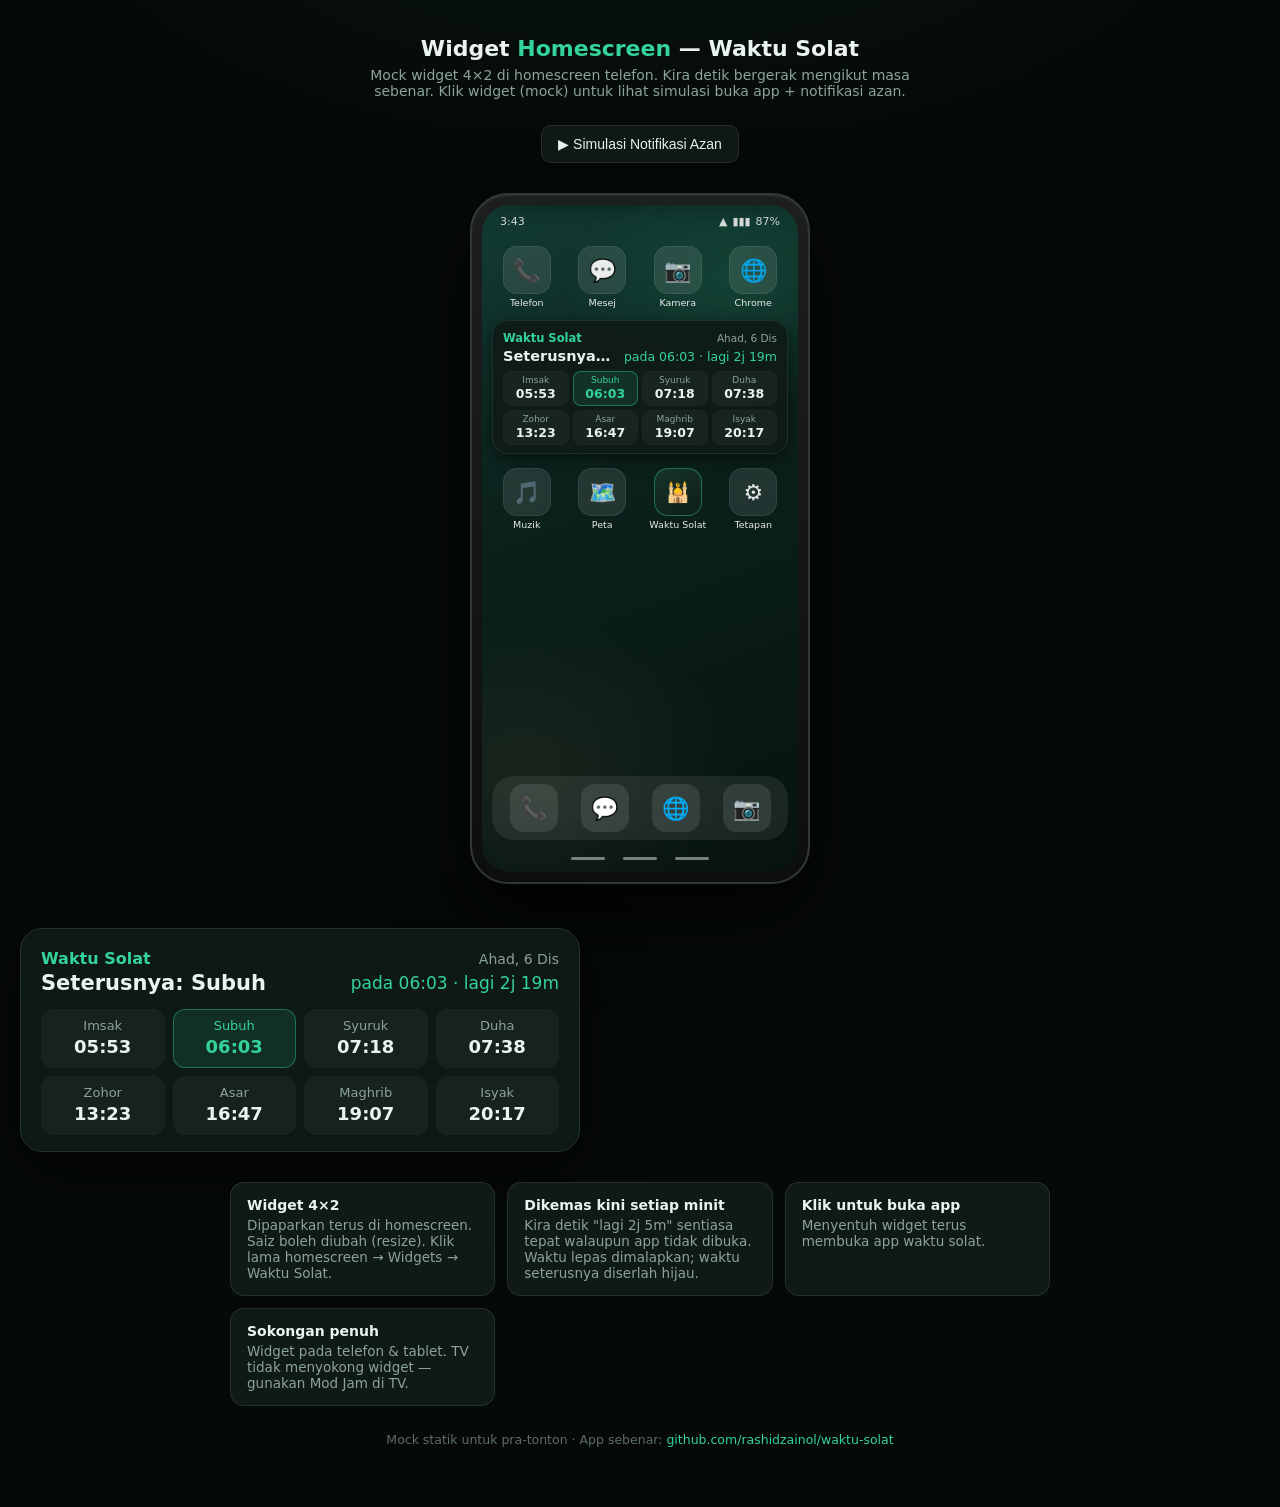
==== demo-widget.html @ d0f37f15 "Tambah mock widget homescreen (demo-widget.html)" ====
<!DOCTYPE html>
<html lang="ms">
<head>
<meta charset="utf-8">
<meta name="viewport" content="width=device-width, initial-scale=1">
<title>Mock Widget — Waktu Solat (homescreen)</title>
<style>
  :root{
    --surface:#0f1a17;
    --line:rgba(255,255,255,.09);
    --text:#eaf3ef;
    --muted:#8ba39a;
    --accent:#34d399;
    --accent-dim:rgba(52,211,153,.12);
    --accent-line:rgba(52,211,153,.42);
  }
  *{box-sizing:border-box;margin:0;padding:0}
  body{
    background:
      radial-gradient(1100px 550px at 50% -10%, rgba(52,211,153,.06), transparent 60%),
      #050908;
    color:var(--text);
    font-family:'Segoe UI',system-ui,-apple-system,Roboto,sans-serif;
    min-height:100dvh;
    display:flex;flex-direction:column;align-items:center;
    padding:36px 20px 60px;
  }
  h1{font-size:22px;font-weight:700}
  h1 span{color:var(--accent)}
  .sub{color:var(--muted);font-size:14px;margin:6px 0 26px;text-align:center;max-width:600px}
  .controls{display:flex;gap:8px;flex-wrap:wrap;justify-content:center;margin-bottom:30px}
  .controls button{
    background:var(--surface);color:var(--text);
    border:1px solid var(--line);border-radius:10px;
    padding:10px 16px;font-size:14px;cursor:pointer;transition:.15s;
  }
  .controls button:hover{background:#16241f}
  .controls button.on{border-color:var(--accent-line);background:var(--accent-dim);color:var(--accent)}

  /* ============ telefon ============ */
  .phone{
    width:min(340px,92vw);
    background:linear-gradient(180deg,#1c1f1e,#0d0f0e);
    border:2px solid #333836;
    border-radius:38px;
    padding:10px;
    box-shadow:0 30px 80px rgba(0,0,0,.65), inset 0 1px 0 rgba(255,255,255,.08);
  }
  .phone-inner{
    position:relative;
    aspect-ratio:9/19;
    border-radius:28px;
    overflow:hidden;
    background:linear-gradient(160deg,#123c33 0%,#0b211c 40%,#071310 100%);
    display:flex;flex-direction:column;
  }
  /* wallpaper dekoratif */
  .phone-inner::before{
    content:'';position:absolute;inset:0;
    background:
      radial-gradient(240px 180px at 80% 12%, rgba(52,211,153,.12), transparent 70%),
      radial-gradient(300px 220px at 15% 85%, rgba(227,192,122,.07), transparent 70%);
  }

  .statusbar{
    position:relative;z-index:2;
    display:flex;justify-content:space-between;align-items:center;
    padding:10px 18px 4px;font-size:11px;color:rgba(255,255,255,.85);
  }
  .statusbar .ic{display:flex;gap:5px;align-items:center}

  .homescreen{
    position:relative;z-index:1;flex:1;
    display:grid;grid-template-columns:repeat(4,1fr);
    grid-auto-rows:64px;gap:10px 6px;
    padding:14px 10px 0;
    align-content:start;
  }
  .appicon{
    display:flex;flex-direction:column;align-items:center;gap:3px;
    font-size:9.5px;color:rgba(255,255,255,.9);text-align:center;
  }
  .appicon .bubble{
    width:48px;height:48px;border-radius:14px;
    background:rgba(255,255,255,.10);backdrop-filter:blur(2px);
    border:1px solid rgba(255,255,255,.08);
    display:flex;align-items:center;justify-content:center;font-size:22px;
  }
  .appicon.waktu .bubble{
    background:linear-gradient(150deg,#17332a,#0d1e18);
    border-color:var(--accent-line);
    color:var(--accent);font-size:19px;
  }

  /* ---- widget dalam homescreen (ambil 2 baris grid) ---- */
  .widget{
    grid-column:1 / span 4;
    grid-row:span 2;
    align-self:start;
    border-radius:16px;
    background:rgba(15,26,23,.93);
    border:1px solid #1f2f2a;
    box-shadow:0 6px 18px rgba(0,0,0,.45);
    padding:10px 10px 8px;
    display:flex;flex-direction:column;
    font-family:inherit;
    text-align:left;
    cursor:pointer;
    transition:.2s;
  }
  .widget:active{transform:scale(.98)}
  .w-top{display:flex;justify-content:space-between;align-items:center}
  .w-title{color:var(--accent);font-size:11.5px;font-weight:700}
  .w-date{color:var(--muted);font-size:10.5px}
  .w-next{display:flex;justify-content:space-between;align-items:center;margin-top:3px}
  .w-nextname{font-size:14.5px;font-weight:700;color:var(--text);white-space:nowrap;overflow:hidden;text-overflow:ellipsis}
  .w-nextinfo{color:var(--accent);font-size:12.5px;white-space:nowrap;margin-left:8px}
  .w-grid{flex:1;display:grid;grid-template-columns:repeat(4,1fr);gap:4px;margin-top:7px}
  .w-cell{
    background:rgba(255,255,255,.04);
    border:1px solid #1a2622;border-radius:8px;
    padding:3px 0 4px;text-align:center;
  }
  .w-cell .k{color:var(--muted);font-size:9px}
  .w-cell .t{color:var(--text);font-size:12.5px;font-weight:600;margin-top:1px}
  .w-cell.next{border-color:var(--accent-line);background:var(--accent-dim)}
  .w-cell.next .k{color:var(--accent)}
  .w-cell.next .t{color:var(--accent)}

  /* notifikasi dropdown (atas telefon) */
  .notif{
    position:absolute;top:-70px;left:8px;right:8px;z-index:5;
    background:rgba(22,36,31,.97);
    border:1px solid var(--accent-line);border-radius:16px;
    padding:10px 12px;display:flex;gap:10px;align-items:center;
    transition:top .5s cubic-bezier(.2,.9,.3,1.15);
    box-shadow:0 10px 30px rgba(0,0,0,.55);
  }
  .notif.show{top:34px}
  .notif .ic{
    width:34px;height:34px;border-radius:50%;flex:none;
    background:var(--accent-dim);border:1px solid var(--accent-line);
    display:flex;align-items:center;justify-content:center;font-size:17px;
  }
  .notif .t1{font-weight:700;font-size:13px;color:var(--text)}
  .notif .t2{color:var(--muted);font-size:11.5px;margin-top:2px}

  .dock{
    position:relative;z-index:2;
    margin:0 10px 12px;padding:8px 6px;
    background:rgba(255,255,255,.08);backdrop-filter:blur(6px);
    border-radius:22px;
    display:flex;justify-content:space-around;
  }
  .dock .bubble{
    width:48px;height:48px;border-radius:14px;
    background:rgba(255,255,255,.10);
    display:flex;align-items:center;justify-content:center;font-size:22px;
  }
  .navbar{position:relative;z-index:2;height:20px;display:flex;justify-content:center;align-items:center;gap:18px;padding-bottom:8px}
  .navbar i{width:34px;height:3px;border-radius:3px;background:rgba(255,255,255,.45)}

  /* ---- paparan widget diperbesar ---- */
  .zoom{
    margin-top:44px;
    width:min(560px,94vw);
    border-radius:22px;
    background:rgba(15,26,23,.95);
    border:1px solid #22332e;
    padding:20px 20px 16px;
    box-shadow:0 20px 60px rgba(0,0,0,.55);
  }
  .zoom .w-title{font-size:16px}
  .zoom .w-date{font-size:14px}
  .zoom .w-nextname{font-size:21px}
  .zoom .w-nextinfo{font-size:17px}
  .zoom .w-grid{gap:8px;margin-top:14px}
  .zoom .w-cell{padding:8px 0 10px;border-radius:12px}
  .zoom .w-cell .k{font-size:13px}
  .zoom .w-cell .t{font-size:18px;margin-top:3px}

  .notes{
    margin-top:30px;max-width:820px;
    display:grid;grid-template-columns:repeat(auto-fit,minmax(230px,1fr));gap:12px;
  }
  .note{
    background:var(--surface);border:1px solid var(--line);border-radius:14px;
    padding:14px 16px;font-size:13.5px;color:var(--muted);
  }
  .note b{color:var(--text);display:block;margin-bottom:4px;font-size:14px}
  .foot{margin-top:26px;color:#5c6f66;font-size:12.5px}
  .foot a{color:var(--accent);text-decoration:none}
</style>
</head>
<body>

  <h1>Widget <span>Homescreen</span> — Waktu Solat</h1>
  <p class="sub">Mock widget 4×2 di homescreen telefon. Kira detik bergerak mengikut masa sebenar. Klik widget (mock) untuk lihat simulasi buka app + notifikasi azan.</p>

  <div class="controls">
    <button onclick="azan()">▶ Simulasi Notifikasi Azan</button>
  </div>

  <!-- ============ TELEFON ============ -->
  <div class="phone">
    <div class="phone-inner">

      <div class="statusbar">
        <span id="sbTime">9:41</span>
        <span class="ic"><span>▲</span><span>▮▮▮</span><span>87%</span></span>
      </div>

      <!-- notifikasi -->
      <div class="notif" id="notif">
        <div class="ic">🕌</div>
        <div>
          <div class="t1" id="nTitle">Maghrib</div>
          <div class="t2" id="nText">Waktu Maghrib telah masuk · 19:07</div>
        </div>
      </div>

      <!-- homescreen: baris ikon, widget, ikon -->
      <div class="homescreen">
        <div class="appicon"><div class="bubble">📞</div><span>Telefon</span></div>
        <div class="appicon"><div class="bubble">💬</div><span>Mesej</span></div>
        <div class="appicon"><div class="bubble">📷</div><span>Kamera</span></div>
        <div class="appicon"><div class="bubble">🌐</div><span>Chrome</span></div>

        <!-- ============ WIDGET 4x2 ============ -->
        <div class="widget" onclick="azan()">
          <div class="w-top">
            <span class="w-title">Waktu Solat</span>
            <span class="w-date" id="wDate">—</span>
          </div>
          <div class="w-next">
            <span class="w-nextname" id="wNextName">Seterusnya: —</span>
            <span class="w-nextinfo" id="wNextInfo">—</span>
          </div>
          <div class="w-grid" id="wGrid"></div>
        </div>

        <div class="appicon"><div class="bubble">🎵</div><span>Muzik</span></div>
        <div class="appicon"><div class="bubble">🗺️</div><span>Peta</span></div>
        <div class="appicon waktu"><div class="bubble">🕌</div><span>Waktu Solat</span></div>
        <div class="appicon"><div class="bubble">⚙️</div><span>Tetapan</span></div>
      </div>

      <div class="dock">
        <div class="bubble">📞</div>
        <div class="bubble">💬</div>
        <div class="bubble">🌐</div>
        <div class="bubble">📷</div>
      </div>
      <div class="navbar"><i></i><i></i><i></i></div>
    </div>
  </div>

  <!-- ============ WIDGET DIPERBESAR ============ -->
  <div class="zoom widget" style="cursor:default" onclick="azan()">
    <div class="w-top">
      <span class="w-title">Waktu Solat</span>
      <span class="w-date" id="zDate">—</span>
    </div>
    <div class="w-next">
      <span class="w-nextname" id="zNextName">Seterusnya: —</span>
      <span class="w-nextinfo" id="zNextInfo">—</span>
    </div>
    <div class="w-grid" id="zGrid"></div>
  </div>

  <div class="notes">
    <div class="note"><b>Widget 4×2</b>Dipaparkan terus di homescreen. Saiz boleh diubah (resize). Klik lama homescreen → Widgets → Waktu Solat.</div>
    <div class="note"><b>Dikemas kini setiap minit</b>Kira detik "lagi 2j 5m" sentiasa tepat walaupun app tidak dibuka. Waktu lepas dimalapkan; waktu seterusnya diserlah hijau.</div>
    <div class="note"><b>Klik untuk buka app</b>Menyentuh widget terus membuka app waktu solat.</div>
    <div class="note"><b>Sokongan penuh</b>Widget pada telefon &amp; tablet. TV tidak menyokong widget — gunakan Mod Jam di TV.</div>
  </div>

  <p class="foot">Mock statik untuk pra-tonton · App sebenar: <a href="https://github.com/rashidzainol/waktu-solat">github.com/rashidzainol/waktu-solat</a></p>

<script>
/* Waktu contoh (Kuala Lumpur) — sama seperti mock TV */
var TIMES = [
  { k:'imsak',   label:'Imsak',   h:5,  m:53 },
  { k:'fajr',    label:'Subuh',   h:6,  m:3  },
  { k:'syuruk',  label:'Syuruk',  h:7,  m:18 },
  { k:'dhuha',   label:'Duha',    h:7,  m:38 },
  { k:'dhuhr',   label:'Zohor',   h:13, m:23 },
  { k:'asr',     label:'Asar',    h:16, m:47 },
  { k:'maghrib', label:'Maghrib', h:19, m:7  },
  { k:'isha',    label:'Isyak',   h:20, m:17 }
];
var PRAYERS = ['fajr','dhuhr','asr','maghrib','isha'];
var DAYS = ['Ahad','Isnin','Selasa','Rabu','Khamis','Jumaat','Sabtu'];
var MONTHS = ['Jan','Feb','Mac','Apr','Mei','Jun','Jul','Ogo','Sep','Okt','Nov','Dis'];

function pad(n){ return (n<10?'0':'')+n; }

function todayTimes(){
  var now = new Date();
  return TIMES.map(function(t){
    return { k:t.k, label:t.label,
      date:new Date(now.getFullYear(), now.getMonth(), now.getDate(), t.h, t.m, 0, 0) };
  });
}

function nextOf(now){
  var list = todayTimes();
  for (var i=0;i<list.length;i++){
    if (PRAYERS.indexOf(list[i].k) < 0) continue;
    if (list[i].date > now) return list[i];
  }
  var t = TIMES[1];
  return { k:t.k, label:t.label, tomorrow:true,
    date:new Date(now.getFullYear(), now.getMonth(), now.getDate()+1, t.h, t.m, 0, 0) };
}

function shortCd(ms){
  if (ms < 0) ms = 0;
  var s = Math.floor(ms/1000);
  var h = Math.floor(s/3600); s -= h*3600;
  var m = Math.floor(s/60);
  if (h > 0) return h+'j '+m+'m';
  if (m > 0) return m+' min';
  return '<1 min';
}

function fill(prefix){
  var now = new Date();
  var nx = nextOf(now);

  document.getElementById(prefix+'Date').textContent =
    DAYS[now.getDay()] + ', ' + now.getDate() + ' ' + MONTHS[now.getMonth()];
  document.getElementById(prefix+'NextName').textContent = 'Seterusnya: ' +
    nx.label + (nx.tomorrow ? ' · esok' : '');
  document.getElementById(prefix+'NextInfo').textContent =
    'pada ' + pad(nx.date.getHours()) + ':' + pad(nx.date.getMinutes()) +
    ' · lagi ' + shortCd(nx.date - now);

  var grid = document.getElementById(prefix+'Grid');
  var list = todayTimes();
  var html = '';
  list.forEach(function(t){
    var cls = 'w-cell';
    if (nx.k === t.k && !nx.tomorrow) cls += ' next';
    else if (t.date < now) cls += ' past';
    html += '<div class="'+cls+'"><div class="k">'+t.label+'</div><div class="t">'+
            pad(t.date.getHours())+':'+pad(t.date.getMinutes())+'</div></div>';
  });
  grid.innerHTML = html;
}

function tick(){
  var now = new Date();
  document.getElementById('sbTime').textContent =
    now.getHours() + ':' + pad(now.getMinutes());
  fill('w');
  fill('z');
}

var azanTimer = null;
function azan(){
  var nx = nextOf(new Date());
  document.getElementById('nTitle').textContent = nx.label;
  document.getElementById('nText').textContent =
    'Waktu ' + nx.label + ' telah masuk · ' + pad(nx.date.getHours()) + ':' + pad(nx.date.getMinutes());
  var n = document.getElementById('notif');
  n.classList.add('show');
  clearTimeout(azanTimer);
  azanTimer = setTimeout(function(){ n.classList.remove('show'); }, 4200);
}

tick();
setInterval(tick, 1000);
</script>
</body>
</html>
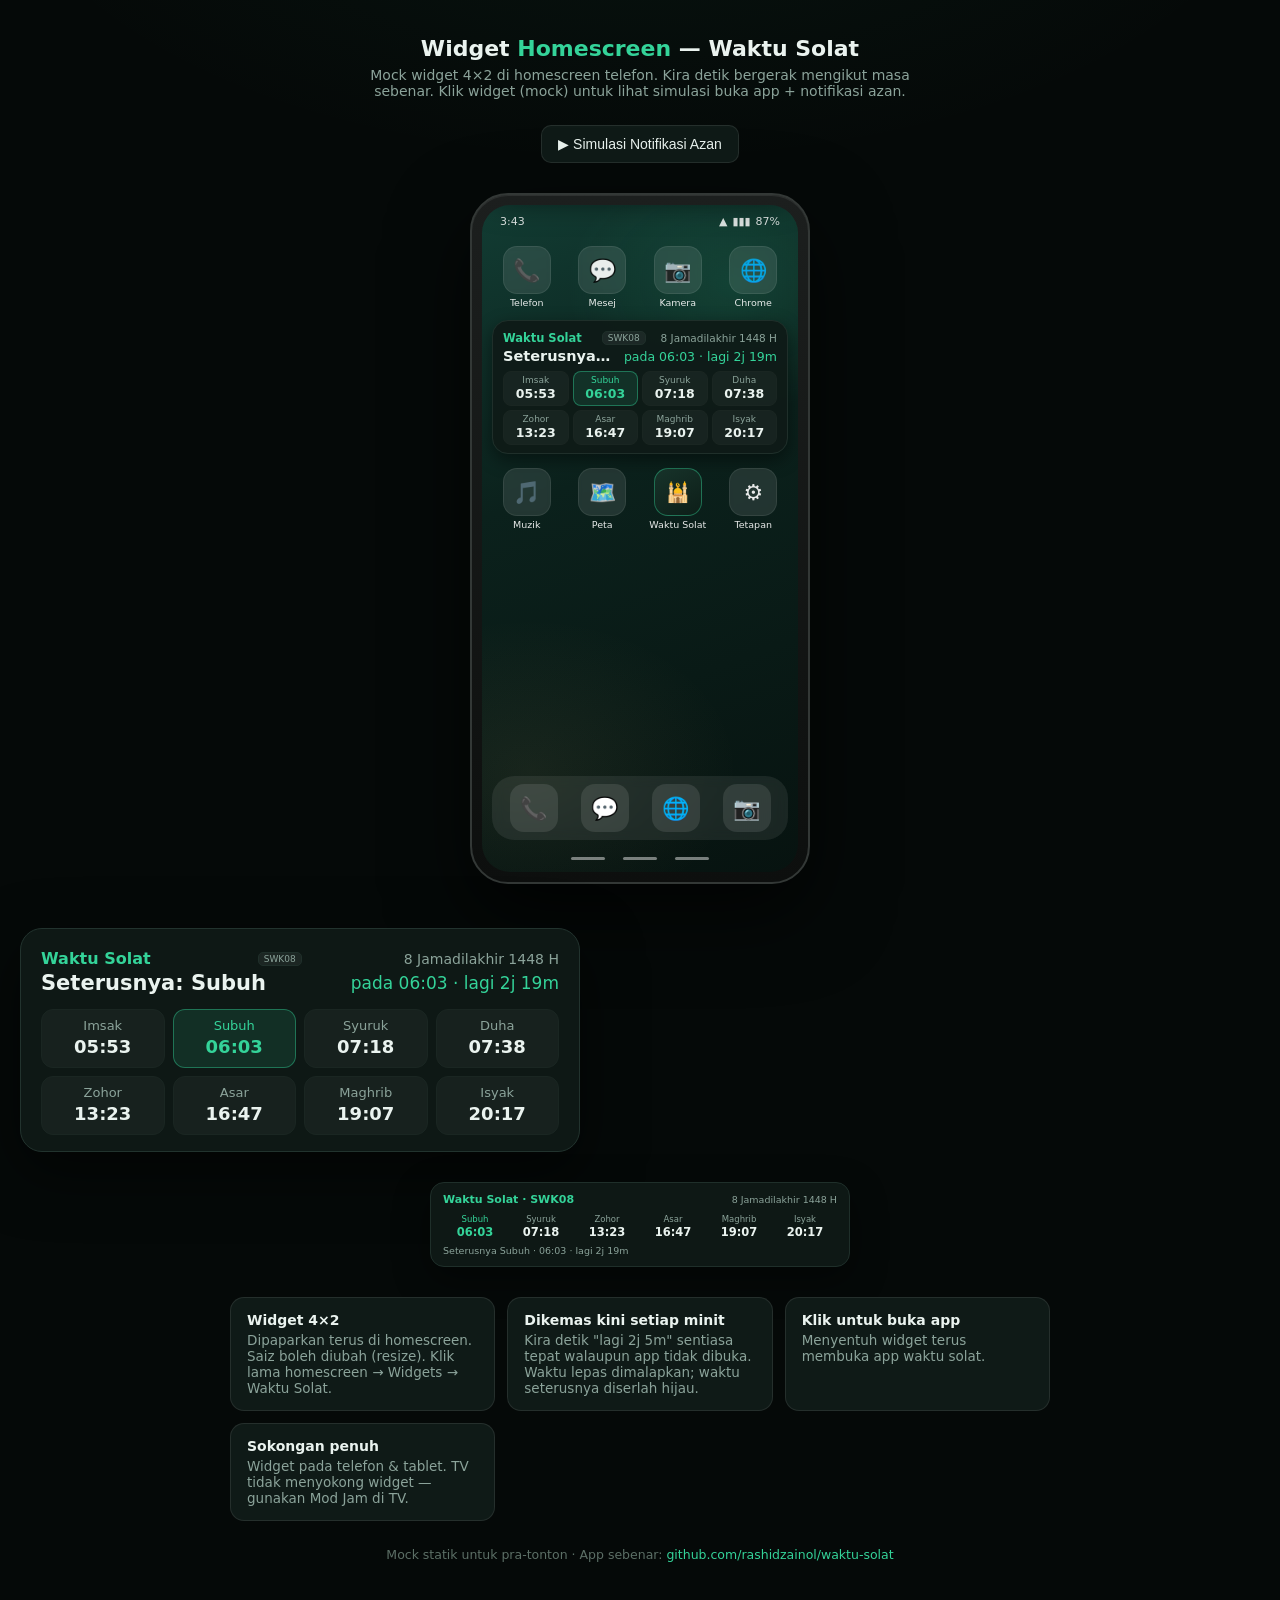
==== commit 46d9a396: "feat(widget): kemas widget 4x2 + ringkasan senyap di notifikasi (v1.11)" ====
--- a/demo-widget.html
+++ b/demo-widget.html
@@ -111,7 +111,10 @@
   .widget:active{transform:scale(.98)}
   .w-top{display:flex;justify-content:space-between;align-items:center}
   .w-title{color:var(--accent);font-size:11.5px;font-weight:700}
+  .w-zone{display:inline-block;margin-left:5px;padding:1px 5px;border-radius:5px;background:rgba(255,255,255,.06);border:1px solid #1f2f2a;color:var(--muted);font-size:9px}
   .w-date{color:var(--muted);font-size:10.5px}
+  .w-cell.past .k{color:#63776f}
+  .w-cell.past .t{color:#afc2ba}
   .w-next{display:flex;justify-content:space-between;align-items:center;margin-top:3px}
   .w-nextname{font-size:14.5px;font-weight:700;color:var(--text);white-space:nowrap;overflow:hidden;text-overflow:ellipsis}
   .w-nextinfo{color:var(--accent);font-size:12.5px;white-space:nowrap;margin-left:8px}
@@ -188,6 +191,20 @@
     padding:14px 16px;font-size:13.5px;color:var(--muted);
   }
   .note b{color:var(--text);display:block;margin-bottom:4px;font-size:14px}
+  /* ringkasan notifikasi senyap */
+  .summary{margin-top:30px;width:min(420px,94vw)}
+  .summary-card{background:rgba(15,26,23,.95);border:1px solid #1f2f2a;border-radius:14px;padding:10px 12px;box-shadow:0 12px 36px rgba(0,0,0,.45)}
+  .s-top{display:flex;justify-content:space-between;align-items:center}
+  .s-zone{color:var(--accent);font-size:11px;font-weight:700}
+  .s-date{color:var(--muted);font-size:9.5px}
+  .s-grid{display:grid;grid-template-columns:repeat(6,1fr);gap:2px;margin-top:6px}
+  .s-cell{text-align:center;padding:2px 0}
+  .s-cell .k{color:var(--muted);font-size:8.5px}
+  .s-cell .t{color:var(--text);font-size:11.5px;font-weight:700;margin-top:1px}
+  .s-cell.next .k,.s-cell.next .t{color:var(--accent)}
+  .s-cell.past .k{color:#63776f}
+  .s-cell.past .t{color:#afc2ba}
+  .s-next{color:var(--muted);font-size:9.5px;margin-top:4px;white-space:nowrap;overflow:hidden;text-overflow:ellipsis}
   .foot{margin-top:26px;color:#5c6f66;font-size:12.5px}
   .foot a{color:var(--accent);text-decoration:none}
 </style>
@@ -230,6 +247,7 @@
         <div class="widget" onclick="azan()">
           <div class="w-top">
             <span class="w-title">Waktu Solat</span>
+            <span class="w-zone">SWK08</span>
             <span class="w-date" id="wDate">—</span>
           </div>
           <div class="w-next">
@@ -259,6 +277,7 @@
   <div class="zoom widget" style="cursor:default" onclick="azan()">
     <div class="w-top">
       <span class="w-title">Waktu Solat</span>
+      <span class="w-zone">SWK08</span>
       <span class="w-date" id="zDate">—</span>
     </div>
     <div class="w-next">
@@ -266,6 +285,18 @@
       <span class="w-nextinfo" id="zNextInfo">—</span>
     </div>
     <div class="w-grid" id="zGrid"></div>
+  </div>
+
+  <!-- ============ RINGKASAN NOTIFIKASI ============ -->
+  <div class="summary">
+    <div class="summary-card">
+      <div class="s-top">
+        <span class="s-zone">Waktu Solat · SWK08</span>
+        <span class="s-date">8 Jamadilakhir 1448 H</span>
+      </div>
+      <div class="s-grid" id="sGrid"></div>
+      <div class="s-next" id="sNext">Seterusnya Zohor · 13:23 · lagi 2j 28m</div>
+    </div>
   </div>
 
   <div class="notes">
@@ -290,6 +321,10 @@
   { k:'isha',    label:'Isyak',   h:20, m:17 }
 ];
 var PRAYERS = ['fajr','dhuhr','asr','maghrib','isha'];
+var SUMMARY = [
+  {k:'fajr',label:'Subuh'},{k:'syuruk',label:'Syuruk'},{k:'dhuhr',label:'Zohor'},
+  {k:'asr',label:'Asar'},{k:'maghrib',label:'Maghrib'},{k:'isha',label:'Isyak'}
+];
 var DAYS = ['Ahad','Isnin','Selasa','Rabu','Khamis','Jumaat','Sabtu'];
 var MONTHS = ['Jan','Feb','Mac','Apr','Mei','Jun','Jul','Ogo','Sep','Okt','Nov','Dis'];
 
@@ -328,8 +363,7 @@
   var now = new Date();
   var nx = nextOf(now);
 
-  document.getElementById(prefix+'Date').textContent =
-    DAYS[now.getDay()] + ', ' + now.getDate() + ' ' + MONTHS[now.getMonth()];
+  document.getElementById(prefix+'Date').textContent = '8 Jamadilakhir 1448 H';
   document.getElementById(prefix+'NextName').textContent = 'Seterusnya: ' +
     nx.label + (nx.tomorrow ? ' · esok' : '');
   document.getElementById(prefix+'NextInfo').textContent =
@@ -349,12 +383,34 @@
   grid.innerHTML = html;
 }
 
+function fillSummary(){
+  var now = new Date();
+  var nx = nextOf(now);
+  var list = todayTimes();
+  var byK = {};
+  list.forEach(function(t){ byK[t.k]=t.date; });
+  var html = '';
+  SUMMARY.forEach(function(s){
+    var d = byK[s.k];
+    var cls = 's-cell';
+    if (nx.k === s.k && !nx.tomorrow) cls += ' next';
+    else if (d && d < now) cls += ' past';
+    html += '<div class="'+cls+'"><div class="k">'+s.label+'</div><div class="t">'+
+            pad(d.getHours())+':'+pad(d.getMinutes())+'</div></div>';
+  });
+  document.getElementById('sGrid').innerHTML = html;
+  document.getElementById('sNext').textContent =
+    'Seterusnya ' + nx.label + ' · ' + pad(nx.date.getHours()) + ':' + pad(nx.date.getMinutes()) +
+    ' · lagi ' + shortCd(nx.date - now);
+}
+
 function tick(){
   var now = new Date();
   document.getElementById('sbTime').textContent =
     now.getHours() + ':' + pad(now.getMinutes());
   fill('w');
   fill('z');
+  fillSummary();
 }
 
 var azanTimer = null;
